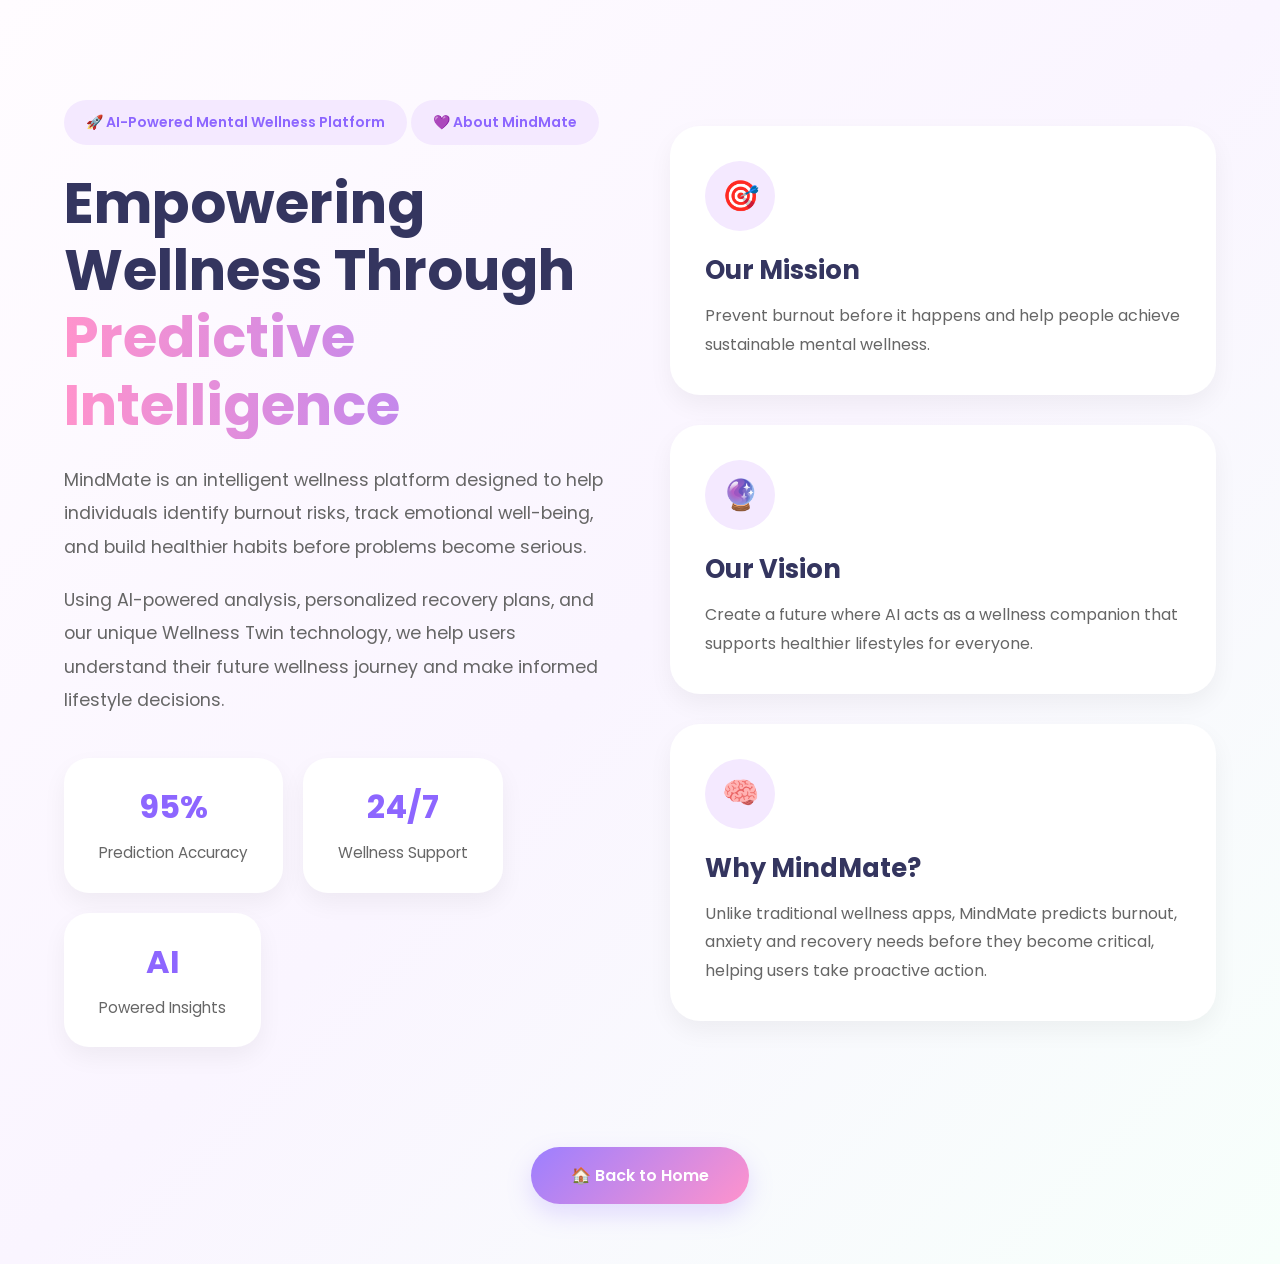
==== pages/about.html @ f167141e "Fresh clean deployment without binaries" ====
<!DOCTYPE html>
<html lang="en">

<head>
    <meta charset="UTF-8">
    <meta name="viewport" content="width=device-width, initial-scale=1.0">

    <title>About Us | MindMate</title>

    <!-- Google Font -->
    <link href="https://fonts.googleapis.com/css2?family=Poppins:wght@300;400;500;600;700;800&display=swap" rel="stylesheet">

    <!-- CSS File -->
  <link rel="stylesheet" href="/css/about.css">
</head>

<body>

    <section class="about-section" id="about">

        <div class="about-container">

            <!-- LEFT SIDE -->
            <div class="about-left">

                <div class="about-badge">
                    🚀 AI-Powered Mental Wellness Platform
                </div>

                <span class="about-badge">
                    💜 About MindMate
                </span>

                <h2>
                    Empowering Wellness Through
                    <span>Predictive Intelligence</span>
                </h2>

                <p>
                    MindMate is an intelligent wellness platform designed
                    to help individuals identify burnout risks, track emotional
                    well-being, and build healthier habits before problems
                    become serious.
                </p>

                <p>
                    Using AI-powered analysis, personalized recovery plans,
                    and our unique Wellness Twin technology, we help users
                    understand their future wellness journey and make
                    informed lifestyle decisions.
                </p>

                <div class="about-stats">

                    <div class="stat-box">
                        <h3>95%</h3>
                        <p>Prediction Accuracy</p>
                    </div>

                    <div class="stat-box">
                        <h3>24/7</h3>
                        <p>Wellness Support</p>
                    </div>

                    <div class="stat-box">
                        <h3>AI</h3>
                        <p>Powered Insights</p>
                    </div>

                </div>

            </div>

            <!-- RIGHT SIDE -->
            <div class="about-right">

                <div class="mission-card">

                    <div class="icon">
                        🎯
                    </div>

                    <h3>Our Mission</h3>

                    <p>
                        Prevent burnout before it happens and help people
                        achieve sustainable mental wellness.
                    </p>

                </div>

                <div class="mission-card">

                    <div class="icon">
                        🔮
                    </div>

                    <h3>Our Vision</h3>

                    <p>
                        Create a future where AI acts as a wellness companion
                        that supports healthier lifestyles for everyone.
                    </p>

                </div>

                <div class="mission-card">

                    <div class="icon">
                        🧠
                    </div>

                    <h3>Why MindMate?</h3>

                    <p>
                        Unlike traditional wellness apps, MindMate predicts
                        burnout, anxiety and recovery needs before they become
                        critical, helping users take proactive action.
                    </p>

                </div>

            </div>

        </div>

    </section>

    <!-- Back To Home -->

    <div class="back-home">
        <a href="welcome.html">🏠 Back to Home</a>
    </div>

</body>

</html>
---- css/about.css ----
/* =========================
   GLOBAL
========================= */

*{
    margin:0;
    padding:0;
    box-sizing:border-box;
    font-family:'Poppins',sans-serif;
}

body{
    background:linear-gradient(
        135deg,
        #fffcff 0%,
        #faf5ff 50%,
        #f7fffb 100%
    );

    color:#34355f;

    min-height:100vh;

    overflow-x:hidden;
}

/* =========================
   ABOUT SECTION
========================= */

.about-section{
    width:90%;
    margin:100px auto;
}

.about-container{
    display:flex;
    align-items:center;
    justify-content:space-between;
    gap:60px;
}

/* =========================
   LEFT SIDE
========================= */

.about-left{
    flex:1;
}

.about-badge{
    display:inline-block;

    padding:12px 22px;

    background:#f4e9ff;

    color:#8d66ff;

    border-radius:50px;

    font-size:14px;

    font-weight:600;

    margin-bottom:25px;
}

.about-left h2{
    font-size:3.5rem;

    line-height:1.2;

    margin-bottom:25px;

    color:#34355f;
}

.about-left h2 span{

    display:block;

    background:linear-gradient(
        90deg,
        #ff93cc,
        #9f82ff
    );

    background-clip:text;
    -webkit-background-clip:text;

    color:transparent;
    -webkit-text-fill-color:transparent;
}

.about-left p{

    color:#666;

    font-size:1.1rem;

    line-height:1.9;

    margin-bottom:20px;

    max-width:700px;
}

/* =========================
   STATS
========================= */

.about-stats{

    display:flex;

    gap:20px;

    flex-wrap:wrap;

    margin-top:40px;
}

.stat-box{

    background:white;

    padding:25px 35px;

    border-radius:25px;

    min-width:170px;

    text-align:center;

    box-shadow:
    0 10px 25px rgba(0,0,0,.05);

    transition:.4s ease;
}

.stat-box:hover{

    transform:translateY(-8px);

    box-shadow:
    0 20px 35px rgba(179,156,237,.18);
}

.stat-box h3{

    font-size:2rem;

    color:#8d66ff;

    margin-bottom:8px;
}

.stat-box p{

    margin:0;

    color:#666;

    font-size:.95rem;
}

/* =========================
   RIGHT SIDE
========================= */

.about-right{

    flex:1;

    display:flex;

    flex-direction:column;

    gap:30px;
}

/* =========================
   MISSION & VISION CARDS
========================= */

.mission-card{

    background:white;

    padding:35px;

    border-radius:30px;

    box-shadow:
    0 10px 25px rgba(0,0,0,.05);

    transition:.4s ease;
}

.mission-card:hover{

    transform:translateY(-10px);

    box-shadow:
    0 20px 40px rgba(179,156,237,.18);
}

.mission-card .icon{

    width:70px;
    height:70px;

    border-radius:50%;

    display:flex;
    align-items:center;
    justify-content:center;

    font-size:30px;

    margin-bottom:20px;

    background:#f4e9ff;
}

.mission-card h3{

    font-size:1.6rem;

    color:#34355f;

    margin-bottom:12px;
}

.mission-card p{

    color:#666;

    line-height:1.8;
}

/* =========================
   BACK TO HOME BUTTON
========================= */

.back-home{

    display:flex;

    justify-content:center;

    align-items:center;

    margin:80px 0 60px 0;
}

.back-home a{

    text-decoration:none;

    padding:16px 40px;

    border-radius:50px;

    font-size:16px;

    font-weight:600;

    color:white;

    background:linear-gradient(
        135deg,
        #9c7fff,
        #ff93cc
    );

    box-shadow:
    0 10px 25px rgba(156,127,255,.25);

    transition:all .4s ease;
}

.back-home a:hover{

    transform:
    translateY(-5px)
    scale(1.04);

    background:linear-gradient(
        135deg,
        #8d66ff,
        #ff7fbe
    );

    box-shadow:
    0 15px 35px rgba(141,102,255,.35);
}

/* =========================
   RESPONSIVE
========================= */

@media(max-width:1200px){

    .about-container{
        flex-direction:column;
        text-align:center;
    }

    .about-left p{
        margin-left:auto;
        margin-right:auto;
    }

    .about-stats{
        justify-content:center;
    }

    .about-right{
        width:100%;
    }
}

@media(max-width:768px){

    .about-left h2{
        font-size:2.5rem;
    }

    .about-stats{
        flex-direction:column;
        align-items:center;
    }

    .stat-box{
        width:100%;
        max-width:300px;
    }

    .mission-card{
        padding:25px;
    }

    .back-home a{
        padding:14px 30px;
        font-size:15px;
    }
}
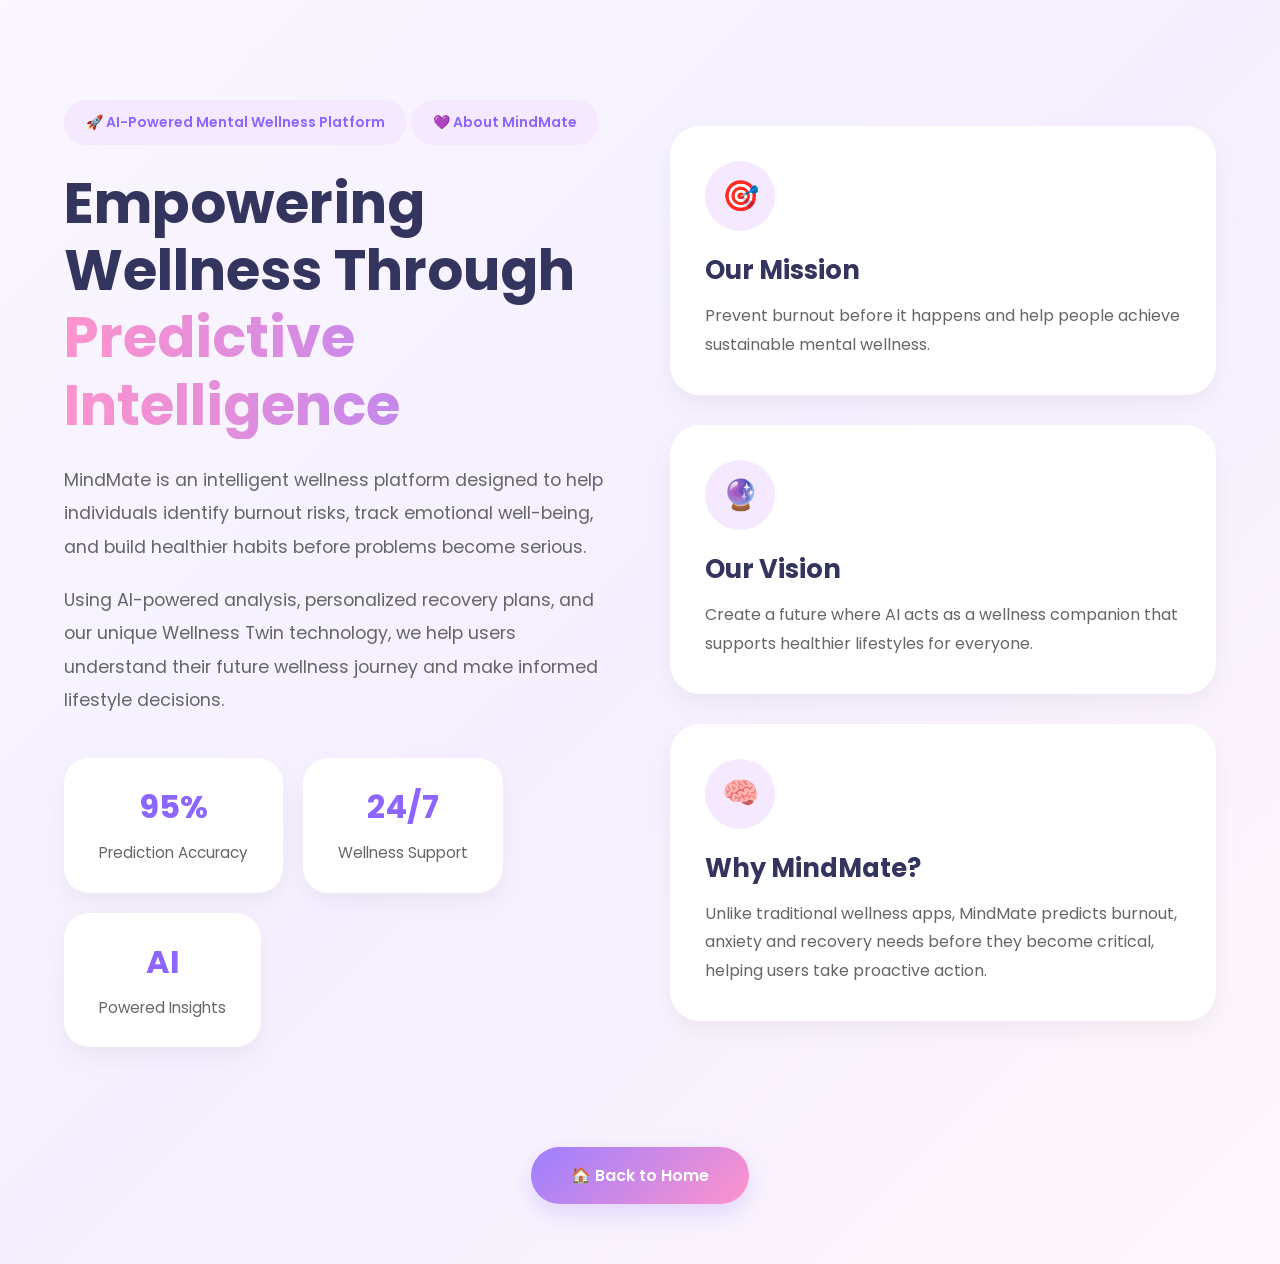
==== commit 39219cb8: "Fixed mobile responsive sidebar and cleared login session for new users" ====
--- a/pages/about.html
+++ b/pages/about.html
@@ -12,6 +12,9 @@
 
     <!-- CSS File -->
   <link rel="stylesheet" href="/css/about.css">
+      <link rel="stylesheet"
+      href="/css/global.css">
+
 </head>
 
 <body>
@@ -129,7 +132,7 @@
     <!-- Back To Home -->
 
     <div class="back-home">
-        <a href="welcome.html">🏠 Back to Home</a>
+        <a href="/welcome">🏠 Back to Home</a>
     </div>
 
 </body>
--- a/css/global.css
+++ b/css/global.css
@@ -0,0 +1,182 @@
+/* Global styles for NeuroGuard-AI */
+@import url('https://fonts.googleapis.com/css2?family=Poppins:wght@300;400;500;600;700&display=swap');
+
+* {
+    margin: 0;
+    padding: 0;
+    box-sizing: border-box;
+}
+
+body {
+    font-family: 'Poppins', sans-serif, Arial, Helvetica !important;
+    background: linear-gradient(135deg, #faf7ff, #f5efff, #fff7fb) !important;
+    min-height: 100vh;
+    overflow-x: hidden;
+    color: #34355f;
+}
+
+/* ====================================================
+   🌍 FIXED & MINIMALIST ICON-ONLY SIDEBAR FOR MOBILE/INSPECT
+   ==================================================== */
+
+@media (max-width: 1024px) {
+    body {
+        flex-direction: row !important; /* Sidebar left me hi rahega */
+        overflow-x: hidden;
+    }
+
+    /* Sidebar transforms into a slim icon bar */
+    .sidebar, aside {
+        width: 80px !important; /* Fixed micro width so it doesn't break */
+        height: 100vh !important;
+        position: sticky !important;
+        top: 0 !important;
+        padding: 25px 10px !important;
+        display: flex !important;
+        flex-direction: column !important;
+        justify-content: space-between !important;
+        align-items: center !important;
+        border-right: 1px solid rgba(0, 0, 0, 0.05) !important;
+        border-bottom: none !important;
+        background-size: 180% !important; /* Leaves responsive scaling */
+        background-position: bottom center !important;
+    }
+
+    /* Hide the text component of the branding logo, keep only icon/emoji */
+    .sidebar-brand, .logo {
+        font-size: 22px !important;
+        margin-bottom: 30px !important;
+        padding-left: 0 !important;
+        text-align: center !important;
+        display: flex !important;
+        justify-content: center !important;
+        width: 100% !important;
+    }
+    
+    /* 🔥 HIDDEN TEXT TRICK: Hide actual text node, leave emoji/icon */
+    .sidebar-brand {
+        visibility: hidden;
+    }
+    .sidebar-brand::before {
+        content: "🧠"; /* Agar logo me brain emoji h to yahan change kar skte ho */
+        visibility: visible;
+        display: block;
+        text-align: center;
+        width: 100%;
+    }
+
+    .sidebar nav {
+        flex-direction: column !important;
+        gap: 12px !important;
+        width: 100% !important;
+        align-items: center !important;
+    }
+
+    /* Hide the text links inside sidebar, leave icons visible */
+    .sidebar nav a {
+        padding: 12px !important;
+        justify-content: center !important;
+        width: 50px !important;
+        height: 50px !important;
+        font-size: 0 !important; /* Text content hidden cleanly */
+        border-radius: 14px !important;
+    }
+
+    /* Force show only the icons/emojis */
+    .sidebar nav a span, .sidebar nav a svg, .sidebar nav a i {
+        font-size: 18px !important;
+        margin: 0 !important;
+        display: inline-block !important;
+    }
+
+    /* Bottom Logout area cleanup */
+    .sidebar-footer {
+        width: 100% !important;
+        border-top: none !important;
+        padding-top: 0 !important;
+        display: flex !important;
+        justify-content: center !important;
+    }
+
+    /* Convert logout button to an icon pill */
+    .logout-btn, .logout-container-btn {
+        width: 50px !important;
+        height: 50px !important;
+        padding: 0 !important;
+        display: flex !important;
+        align-items: center !important;
+        justify-content: center !important;
+        font-size: 0 !important; /* Text hidden */
+        border-radius: 14px !important;
+    }
+
+    .logout-btn::before, .logout-container-btn::before {
+        content: "🚪"; /* Logout icon placeholder */
+        font-size: 16px !important;
+        visibility: visible;
+    }
+
+    /* Dynamic Content wrapper gets the remaining screen space */
+    .content-wrapper, .content, main {
+        padding: 30px 20px !important;
+        width: calc(100% - 80px) !important; /* Dynamic calculation subtraction */
+        max-width: none !important;
+    }
+}
+
+@media (max-width: 768px) {
+    /* Micro adjustment for smaller phones */
+    .sidebar, aside {
+        width: 70px !important;
+        padding: 20px 5px !important;
+    }
+    .content-wrapper, .content, main {
+        width: calc(100% - 70px) !important;
+        padding: 15px !important;
+    }
+}
+
+
+/* ==========================================
+   🔥 MOBILE RESPONSIVE SIDEBAR (FOR MOBILE)
+   ========================================== */
+@media (max-width: 768px) {
+    /* Sidebar ko mobile par chhupa rahe hain */
+    .sidebar {
+        position: fixed;
+        left: -250px; 
+        top: 0;
+        height: 100%;
+        width: 250px;
+        z-index: 999;
+        background-color: #111827; /* Jo bhi teri sidebar ka rang hai, wo yahan rakhna */
+        transition: all 0.3s ease;
+    }
+
+    /* Jab toggle active hoga toh sidebar slide karke bahar aayega */
+    .sidebar.active {
+        left: 0;
+    }
+
+    /* Mobile Toggle Button (3 Lines ☰) */
+    .mobile-nav-toggle {
+        display: block !important;
+        position: fixed;
+        top: 15px;
+        left: 15px;
+        background: #ec4899; /* Pink color theme */
+        color: white;
+        border: none;
+        padding: 8px 14px;
+        font-size: 22px;
+        cursor: pointer;
+        border-radius: 6px;
+        z-index: 1000;
+        box-shadow: 0 2px 5px rgba(0,0,0,0.2);
+    }
+}
+
+/* Laptop/Desktop par 3 lines waala button nahi dikhega */
+.mobile-nav-toggle {
+    display: none;
+}
